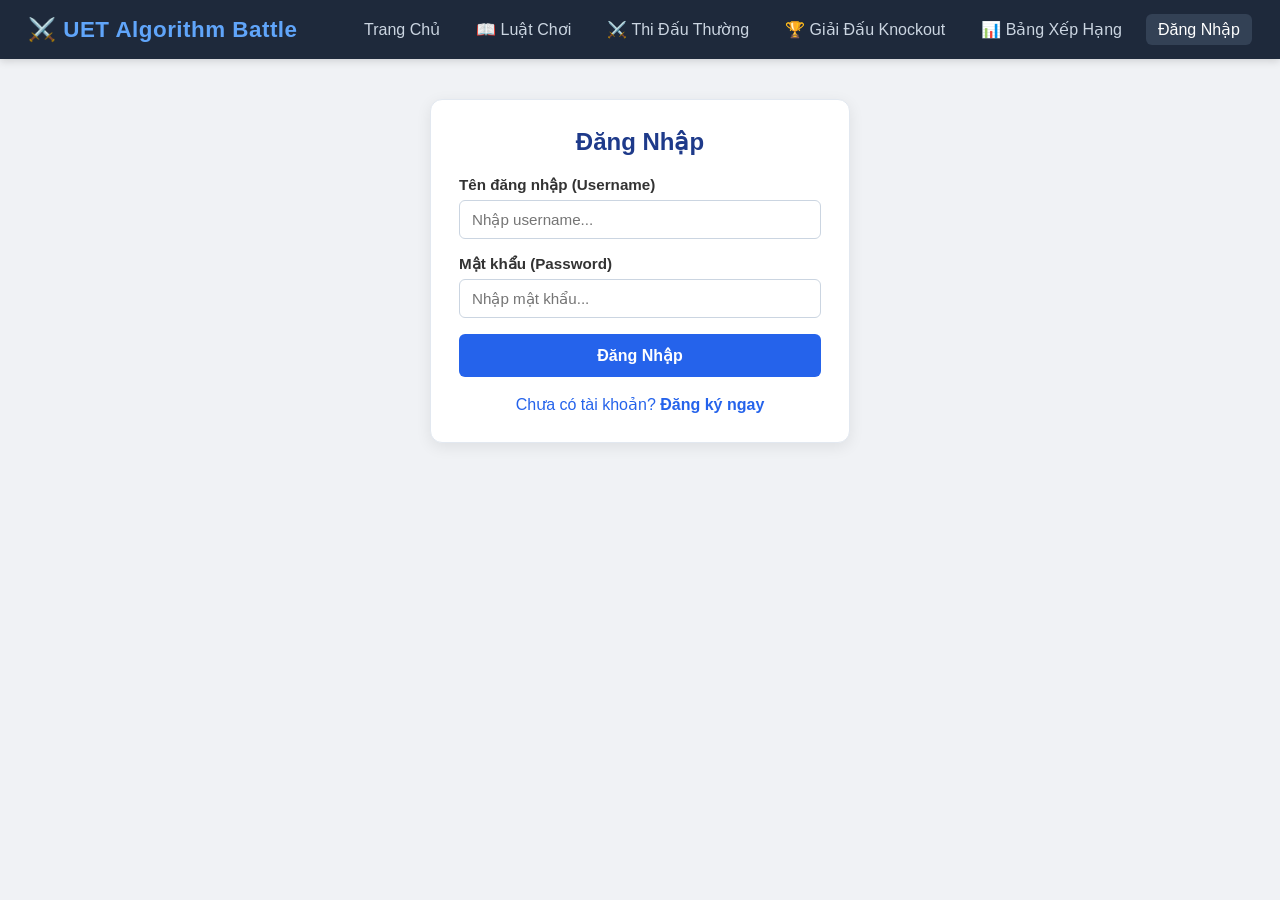
==== frontend/login.html @ e1a7c274 "bt03" ====
<!DOCTYPE html>
<html lang="vi">
<head>
    <meta charset="UTF-8">
    <meta name="viewport" content="width=device-width, initial-scale=1.0">
    <title>Đăng Nhập & Đăng Ký - UET Algorithm Battle</title>
    <link rel="stylesheet" href="css/style.css">
    <style>
        .auth-container { max-width: 420px; margin: 40px auto; padding: 28px; border: 1px solid #e2e8f0; border-radius: 12px; background: white; box-shadow: 0 4px 15px rgba(0,0,0,0.08); }
        .auth-container h2 { text-align: center; color: #1e3a8a; margin-top: 0; }
        .form-group { margin-bottom: 16px; }
        .form-group label { display: block; margin-bottom: 6px; font-weight: 600; font-size: 0.95rem; }
        .form-group input { width: 100%; padding: 10px 12px; box-sizing: border-box; border: 1px solid #cbd5e1; border-radius: 6px; font-size: 0.95rem; }
        .btn-auth { width: 100%; padding: 12px; background: #2563eb; color: white; border: none; cursor: pointer; border-radius: 6px; font-size: 1rem; font-weight: bold; transition: background 0.2s; }
        .btn-auth:hover { background: #1d4ed8; }
        .switch-form { text-align: center; margin-top: 18px; cursor: pointer; color: #2563eb; font-weight: 500; }
    </style>
</head>
<body>
    <header>
        <h1><a href="index.html">⚔️ UET Algorithm Battle</a></h1>
        <nav>
            <a href="index.html">Trang Chủ</a>
            <a href="rules.html">📖 Luật Chơi</a>
            <a href="rooms.html">⚔️ Thi Đấu Thường</a>
            <a href="tournaments.html">🏆 Giải Đấu Knockout</a>
            <a href="ranking.html">📊 Bảng Xếp Hạng</a>
            <a href="login.html" class="active">Đăng Nhập</a>
        </nav>
    </header>
    
    <!-- Form Đăng Nhập -->
    <div class="auth-container" id="loginBox">
        <h2>Đăng Nhập</h2>
        <form id="loginForm">
            <div class="form-group">
                <label>Tên đăng nhập (Username)</label>
                <input type="text" id="l_user" required placeholder="Nhập username...">
            </div>
            <div class="form-group">
                <label>Mật khẩu (Password)</label>
                <input type="password" id="l_pass" required placeholder="Nhập mật khẩu...">
            </div>
            <button type="submit" class="btn-auth">Đăng Nhập</button>
        </form>
        <div class="switch-form" onclick="toggleForm()">Chưa có tài khoản? <strong>Đăng ký ngay</strong></div>
    </div>

    <!-- Form Đăng Ký -->
    <div class="auth-container" id="registerBox" style="display: none;">
        <h2>Tạo Tài Khoản Mới</h2>
        <form id="registerForm">
            <div class="form-group">
                <label>Email</label>
                <input type="email" id="r_email" required placeholder="name@vnu.edu.vn">
            </div>
            <div class="form-group">
                <label>Tên đăng nhập (Username)</label>
                <input type="text" id="r_user" required placeholder="Tên người chơi">
            </div>
            <div class="form-group">
                <label>Mật khẩu (Password)</label>
                <input type="password" id="r_pass" required placeholder="Tối thiểu 6 ký tự">
            </div>
            <button type="submit" class="btn-auth" style="background: #16a34a;">Đăng Ký Tài Khoản</button>
        </form>
        <div class="switch-form" onclick="toggleForm()">Đã có tài khoản? <strong>Quay lại đăng nhập</strong></div>
    </div>

    <script src="js/auth.js"></script>
</body>
</html>
---- frontend/css/style.css ----
* {
    box-sizing: border-box;
}

body {
    font-family: -apple-system, BlinkMacSystemFont, "Segoe UI", Roboto, Helvetica, Arial, sans-serif;
    margin: 0;
    padding: 0;
    background: #f0f2f5;
    color: #333;
}

header {
    background: #1e293b;
    color: white;
    padding: 14px 28px;
    display: flex;
    justify-content: space-between;
    align-items: center;
    box-shadow: 0 2px 8px rgba(0,0,0,0.15);
    flex-wrap: wrap;
    gap: 15px;
}

header h1 {
    margin: 0;
    font-size: 1.4rem;
    font-weight: 700;
    letter-spacing: 0.5px;
}

header h1 a {
    color: #60a5fa;
    text-decoration: none;
}

nav {
    display: flex;
    align-items: center;
    gap: 12px;
    flex-wrap: wrap;
}

nav a {
    color: #cbd5e1;
    text-decoration: none;
    font-weight: 500;
    padding: 6px 12px;
    border-radius: 6px;
    transition: all 0.2s;
}

nav a:hover, nav a.active {
    color: white;
    background: #334155;
}

main {
    max-width: 1080px;
    margin: 28px auto;
    background: white;
    padding: 28px;
    border-radius: 12px;
    box-shadow: 0 4px 16px rgba(0,0,0,0.06);
}

/* UI Cards and Grids */
.grid-2 {
    display: grid;
    grid-template-columns: repeat(auto-fit, minmax(320px, 1fr));
    gap: 20px;
    margin-top: 20px;
}

.grid-3 {
    display: grid;
    grid-template-columns: repeat(auto-fit, minmax(260px, 1fr));
    gap: 20px;
    margin-top: 20px;
}

.card {
    background: #ffffff;
    border: 1px solid #e2e8f0;
    border-radius: 10px;
    padding: 24px;
    box-shadow: 0 2px 6px rgba(0,0,0,0.04);
    transition: transform 0.2s, box-shadow 0.2s;
}

.card:hover {
    transform: translateY(-2px);
    box-shadow: 0 6px 16px rgba(0,0,0,0.08);
}

.card h3 {
    margin-top: 0;
    font-size: 1.25rem;
    color: #0f172a;
}

/* Hero Section */
.hero-banner {
    background: linear-gradient(135deg, #1e3a8a 0%, #3b82f6 100%);
    color: white;
    padding: 36px 30px;
    border-radius: 12px;
    margin-bottom: 24px;
    text-align: center;
}

.hero-banner h2 {
    margin: 0 0 10px 0;
    font-size: 2rem;
}

.hero-banner p {
    margin: 0 auto;
    max-width: 650px;
    opacity: 0.9;
    font-size: 1.05rem;
}

/* Buttons */
.btn {
    display: inline-flex;
    align-items: center;
    justify-content: center;
    gap: 6px;
    padding: 8px 16px;
    border-radius: 6px;
    font-size: 0.95rem;
    font-weight: 600;
    cursor: pointer;
    border: none;
    text-decoration: none;
    transition: all 0.2s;
}

.btn-primary {
    background: #2563eb;
    color: white;
}
.btn-primary:hover {
    background: #1d4ed8;
}

.btn-success {
    background: #16a34a;
    color: white;
}
.btn-success:hover {
    background: #15803d;
}

.btn-warning {
    background: #eab308;
    color: #000;
}
.btn-warning:hover {
    background: #ca8a04;
}

.btn-danger {
    background: #dc2626;
    color: white;
}
.btn-danger:hover {
    background: #b91c1c;
}

.btn-secondary {
    background: #64748b;
    color: white;
}
.btn-secondary:hover {
    background: #475569;
}

.btn-outline {
    background: transparent;
    border: 1px solid #cbd5e1;
    color: #334155;
}
.btn-outline:hover {
    background: #f1f5f9;
}

/* Badges */
.badge {
    display: inline-block;
    padding: 4px 10px;
    border-radius: 9999px;
    font-size: 0.8rem;
    font-weight: 600;
    text-transform: uppercase;
}
.badge-waiting { background: #fef08a; color: #854d0e; }
.badge-ready { background: #bbf7d0; color: #166534; }
.badge-playing { background: #bfdbfe; color: #1e40af; }
.badge-completed, .badge-finished { background: #e2e8f0; color: #334155; }
.badge-bye { background: #fed7aa; color: #9a3412; }

/* Tables */
.table-container {
    width: 100%;
    overflow-x: auto;
    margin-top: 15px;
}

table {
    width: 100%;
    border-collapse: collapse;
    text-align: left;
}

th, td {
    padding: 12px 14px;
    border-bottom: 1px solid #e2e8f0;
}

th {
    background: #f8fafc;
    color: #475569;
    font-weight: 600;
    font-size: 0.9rem;
}

tr:hover td {
    background: #f8fafc;
}

/* Stats Box */
.stat-box {
    background: #f8fafc;
    border: 1px solid #e2e8f0;
    border-radius: 10px;
    padding: 20px;
    text-align: center;
}
.stat-box .stat-val {
    font-size: 2.2rem;
    font-weight: 700;
    color: #1e3a8a;
    margin-top: 6px;
}
.stat-box .stat-label {
    font-size: 0.9rem;
    color: #64748b;
    font-weight: 600;
    text-transform: uppercase;
}

/* Knockout Tournament Bracket */
.bracket-wrapper {
    display: flex;
    gap: 30px;
    overflow-x: auto;
    padding: 20px 0;
}

.bracket-round {
    flex: 1;
    min-width: 240px;
    display: flex;
    flex-direction: column;
}

.bracket-round h4 {
    text-align: center;
    background: #0f172a;
    color: white;
    padding: 8px;
    border-radius: 6px;
    margin: 0 0 16px 0;
}

.bracket-matches {
    display: flex;
    flex-direction: column;
    justify-content: space-around;
    flex-grow: 1;
    gap: 16px;
}

.match-box {
    background: white;
    border: 2px solid #cbd5e1;
    border-radius: 8px;
    padding: 12px;
    box-shadow: 0 2px 6px rgba(0,0,0,0.05);
    position: relative;
}

.match-box.active {
    border-color: #3b82f6;
}

.match-box.completed {
    border-color: #10b981;
}

.match-slot {
    display: flex;
    justify-content: space-between;
    padding: 6px 8px;
    border-radius: 4px;
    margin-bottom: 4px;
    background: #f8fafc;
    font-size: 0.95rem;
}

.match-slot.winner {
    background: #dcfce7;
    font-weight: bold;
    color: #15803d;
}

/* Modals */
.modal-overlay {
    position: fixed;
    top: 0; left: 0; right: 0; bottom: 0;
    background: rgba(0,0,0,0.5);
    display: none;
    align-items: center;
    justify-content: center;
    z-index: 1000;
}

.modal-content {
    background: white;
    padding: 24px;
    border-radius: 12px;
    max-width: 480px;
    width: 90%;
    box-shadow: 0 10px 25px rgba(0,0,0,0.2);
}

.modal-content h3 {
    margin-top: 0;
}

/* Board replay grid */
.board {
    display: grid;
    grid-template-columns: repeat(9, 45px);
    grid-template-rows: repeat(9, 45px);
    gap: 2px;
    margin-top: 20px;
    justify-content: center;
}

.cell {
    width: 45px; height: 45px;
    background: #e0e0e0;
    display: flex; justify-content: center; align-items: center;
    font-size: 24px;
    border: 1px solid #ccc;
}

.cell.red-dest { background: #fee2e2; border: 2px solid #ef4444; }
.cell.blue-dest { background: #dbeafe; border: 2px solid #3b82f6; }
.piece-red { filter: drop-shadow(0px 0px 4px rgba(239, 68, 68, 0.9)); user-select: none; }
.piece-blue { filter: drop-shadow(0px 0px 4px rgba(59, 130, 246, 0.9)); user-select: none; }
.controls { margin-bottom: 20px; }

/* Battle Arena and Live Replay Enhancements */
.cell.last-from {
    background: #fef3c7 !important;
    border: 2px dashed #f59e0b !important;
}

.cell.last-to {
    background: #dcfce7 !important;
    border: 2px solid #10b981 !important;
    box-shadow: 0 0 8px rgba(16, 185, 129, 0.5);
}

.cell.combat-cell {
    background: #fee2e2 !important;
    border: 2px solid #ef4444 !important;
}

.battle-arena-layout {
    display: grid;
    grid-template-columns: minmax(340px, 460px) 1fr;
    gap: 24px;
    align-items: start;
}

@media (max-width: 900px) {
    .battle-arena-layout {
        grid-template-columns: 1fr;
    }
}

.move-log-container {
    max-height: 480px;
    overflow-y: auto;
    border: 1px solid #e2e8f0;
    border-radius: 8px;
    background: #ffffff;
}

.move-log-item {
    display: flex;
    justify-content: space-between;
    align-items: center;
    padding: 8px 12px;
    border-bottom: 1px solid #f1f5f9;
    font-size: 0.88rem;
    cursor: pointer;
    transition: background 0.15s;
}

.move-log-item:hover {
    background: #f8fafc;
}

.move-log-item.active {
    background: #eff6ff;
    border-left: 4px solid #3b82f6;
    font-weight: 600;
}

.playback-controls-bar {
    display: flex;
    align-items: center;
    justify-content: center;
    gap: 8px;
    flex-wrap: wrap;
    background: #f8fafc;
    padding: 12px;
    border-radius: 8px;
    border: 1px solid #e2e8f0;
    margin-top: 14px;
}

.bot-select-box {
    margin-top: 14px;
    padding: 12px;
    background: #ffffff;
    border-radius: 8px;
    border: 1px solid #e2e8f0;
    text-align: left;
}

.form-select {
    width: 100%;
    padding: 8px 12px;
    border-radius: 6px;
    border: 1px solid #cbd5e1;
    font-size: 0.95rem;
    background-color: white;
}
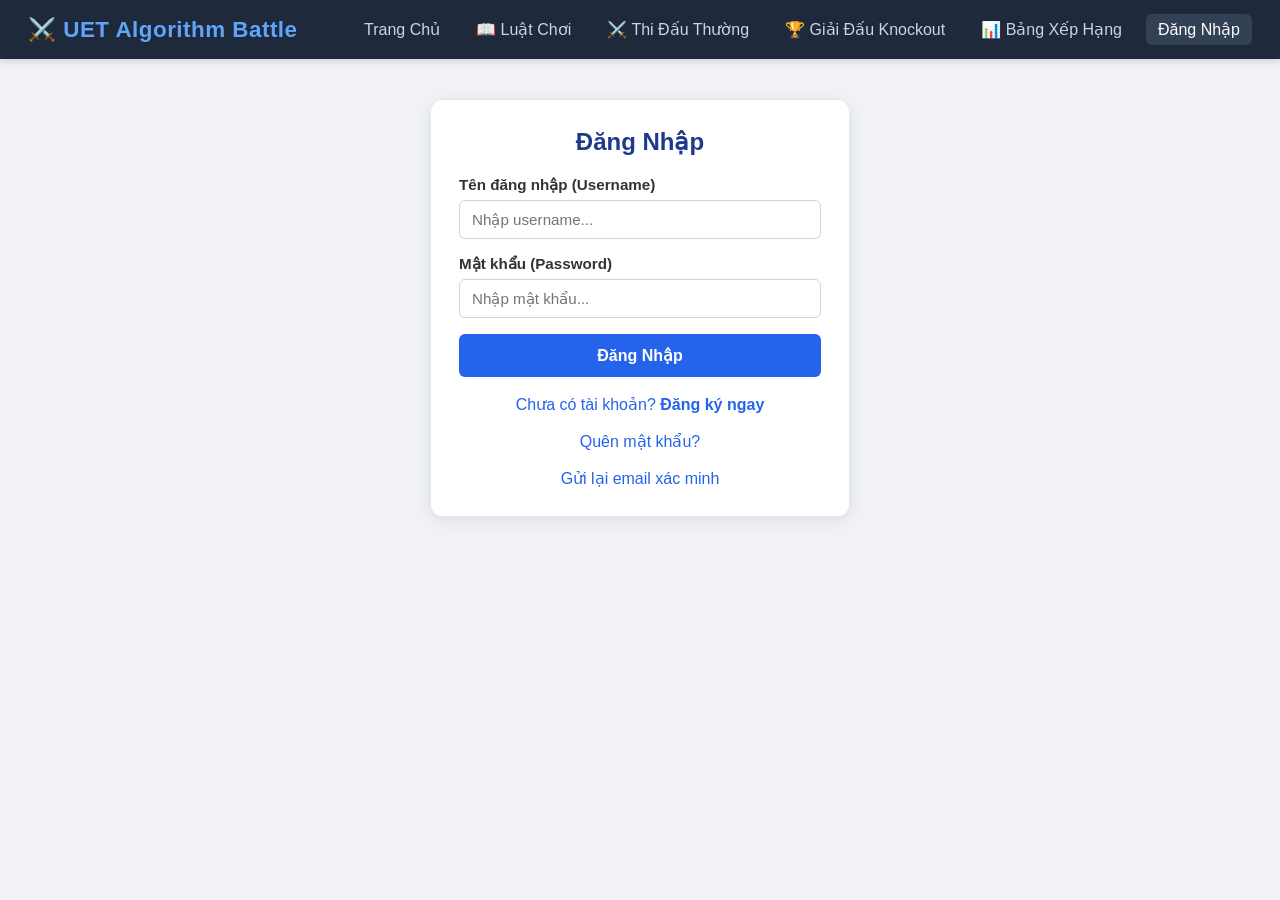
==== commit 8d3b7802: "Add sharing and scalable match infrastructure" ====
--- a/frontend/login.html
+++ b/frontend/login.html
@@ -44,6 +44,8 @@
             <button type="submit" class="btn-auth">Đăng Nhập</button>
         </form>
         <div class="switch-form" onclick="toggleForm()">Chưa có tài khoản? <strong>Đăng ký ngay</strong></div>
+        <div class="switch-form" onclick="document.getElementById('resetRequestBox').style.display='block'">Quên mật khẩu?</div>
+        <div class="switch-form" onclick="document.getElementById('verificationRequestBox').style.display='block'">Gửi lại email xác minh</div>
     </div>
 
     <!-- Form Đăng Ký -->
@@ -60,13 +62,38 @@
             </div>
             <div class="form-group">
                 <label>Mật khẩu (Password)</label>
-                <input type="password" id="r_pass" required placeholder="Tối thiểu 6 ký tự">
+                <input type="password" id="r_pass" required minlength="8" maxlength="72" placeholder="8 đến 72 ký tự">
             </div>
             <button type="submit" class="btn-auth" style="background: #16a34a;">Đăng Ký Tài Khoản</button>
         </form>
         <div class="switch-form" onclick="toggleForm()">Đã có tài khoản? <strong>Quay lại đăng nhập</strong></div>
     </div>
 
+    <div class="auth-container" id="resetRequestBox" style="display:none;">
+        <h2>Đặt lại mật khẩu</h2>
+        <form id="resetRequestForm">
+            <div class="form-group"><label>Email tài khoản</label><input type="email" id="resetEmail" required></div>
+            <button class="btn-auth">Gửi liên kết đặt lại</button>
+        </form>
+    </div>
+
+    <div class="auth-container" id="verificationRequestBox" style="display:none;">
+        <h2>Xác minh email</h2>
+        <form id="verificationRequestForm">
+            <div class="form-group"><label>Email tài khoản</label><input type="email" id="verificationEmail" required></div>
+            <button class="btn-auth">Gửi liên kết xác minh</button>
+        </form>
+    </div>
+
+    <div class="auth-container" id="resetConfirmBox" style="display:none;">
+        <h2>Chọn mật khẩu mới</h2>
+        <form id="resetConfirmForm">
+            <div class="form-group"><label>Mật khẩu mới</label><input type="password" id="resetNewPassword" minlength="8" maxlength="72" required></div>
+            <button class="btn-auth">Cập nhật mật khẩu</button>
+        </form>
+    </div>
+    <p id="authStatus" role="status" style="text-align:center"></p>
+
     <script src="js/auth.js"></script>
 </body>
 </html>
